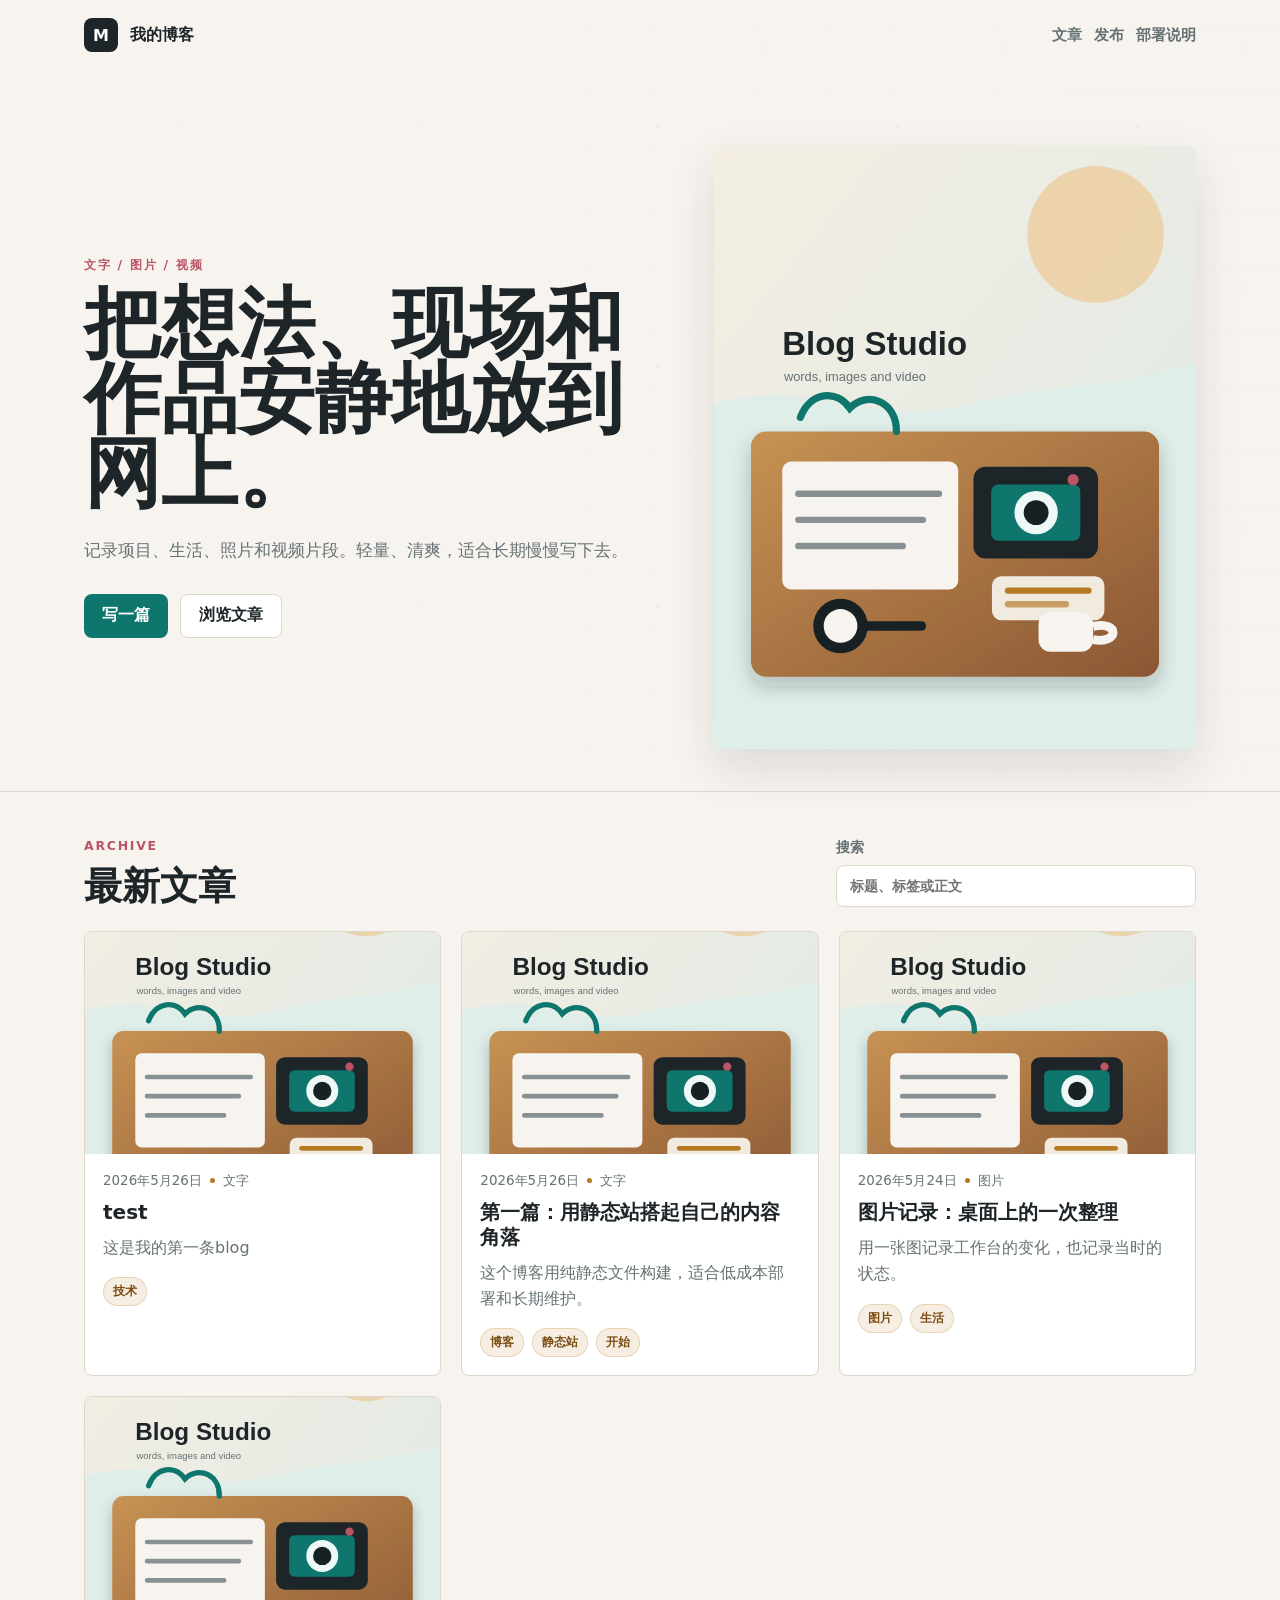
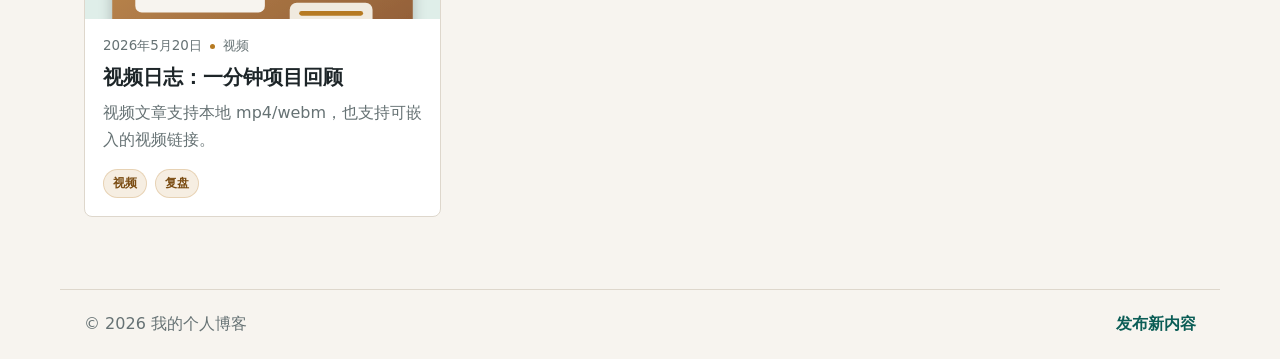
==== index.html @ 258b3172 "init blog" ====
<!doctype html>
<html lang="zh-CN">
  <head>
    <meta charset="utf-8" />
    <meta name="viewport" content="width=device-width, initial-scale=1" />
    <meta
      name="description"
      content="一个低成本、易维护、易部署的个人博客，支持文字、图片和视频内容。"
    />
    <title>我的个人博客</title>
    <link rel="stylesheet" href="styles.css" />
  </head>
  <body>
    <header class="site-header">
      <nav class="nav" aria-label="主导航">
        <a class="brand" href="./index.html" aria-label="返回首页">
          <span class="brand-mark">M</span>
          <span>我的博客</span>
        </a>
        <div class="nav-actions">
          <a href="#posts">文章</a>
          <a href="./admin.html">发布</a>
          <a href="./DEPLOY.md">部署说明</a>
        </div>
      </nav>

      <section class="hero">
        <div class="hero-copy">
          <p class="eyebrow">文字 / 图片 / 视频</p>
          <h1>把想法、现场和作品安静地放到网上。</h1>
          <p>
            记录项目、生活、照片和视频片段。轻量、清爽，适合长期慢慢写下去。
          </p>
          <div class="hero-actions">
            <a class="button primary" href="./admin.html">写一篇</a>
            <a class="button secondary" href="#posts">浏览文章</a>
          </div>
        </div>
        <figure class="hero-media" aria-label="博客内容预览">
          <img src="./public/uploads/studio-cover.svg" alt="桌面、相机和笔记本组成的创作空间" />
        </figure>
      </section>
    </header>

    <main>
      <section class="toolbar" aria-label="文章筛选">
        <div>
          <p class="eyebrow">Archive</p>
          <h2 id="posts">最新文章</h2>
        </div>
        <label class="search">
          <span>搜索</span>
          <input id="searchInput" type="search" placeholder="标题、标签或正文" />
        </label>
      </section>

      <section id="postGrid" class="post-grid" aria-live="polite"></section>
      <p id="emptyState" class="empty-state" hidden>没有找到匹配的文章。</p>
    </main>

    <template id="postTemplate">
      <article class="post-card">
        <a class="media-link" href="#">
          <img class="cover" alt="" />
        </a>
        <div class="post-body">
          <div class="post-meta">
            <time></time>
            <span class="dot"></span>
            <span class="type"></span>
          </div>
          <h3><a href="#"></a></h3>
          <p class="excerpt"></p>
          <div class="tags"></div>
        </div>
      </article>
    </template>

    <dialog id="postDialog" class="post-dialog">
      <button class="icon-button close-dialog" type="button" aria-label="关闭文章">×</button>
      <article class="post-detail">
        <div class="post-detail-media"></div>
        <div class="post-detail-content">
          <p class="post-detail-date"></p>
          <h2></h2>
          <div class="post-detail-tags"></div>
          <div class="post-detail-body"></div>
        </div>
      </article>
    </dialog>

    <footer class="site-footer">
      <p>© <span id="year"></span> 我的个人博客</p>
      <a href="./admin.html">发布新内容</a>
    </footer>

    <script src="app.js"></script>
  </body>
</html>
---- styles.css ----
:root {
  color-scheme: light;
  --bg: #f7f4ef;
  --surface: #ffffff;
  --surface-strong: #f0eadf;
  --ink: #1d2528;
  --muted: #667274;
  --line: #ded7cc;
  --accent: #0e766d;
  --accent-strong: #0b5d56;
  --rose: #bb5464;
  --gold: #b67a22;
  --shadow: 0 18px 48px rgba(29, 37, 40, 0.12);
  font-family:
    Inter, ui-sans-serif, system-ui, -apple-system, BlinkMacSystemFont, "Segoe UI",
    sans-serif;
}

* {
  box-sizing: border-box;
}

html {
  scroll-behavior: smooth;
}

body {
  margin: 0;
  background: var(--bg);
  color: var(--ink);
}

body,
input,
textarea,
select,
button {
  font: inherit;
}

a {
  color: inherit;
  text-decoration: none;
}

img,
video,
iframe {
  display: block;
  max-width: 100%;
}

button {
  border: 0;
}

.site-header {
  background:
    linear-gradient(90deg, rgba(247, 244, 239, 0.95), rgba(247, 244, 239, 0.72)),
    url("./public/uploads/paper-texture.svg");
  border-bottom: 1px solid var(--line);
}

.site-header.compact {
  background: var(--surface);
}

.nav {
  align-items: center;
  display: flex;
  gap: 24px;
  justify-content: space-between;
  margin: 0 auto;
  max-width: 1160px;
  padding: 18px 24px;
}

.brand,
.nav-actions {
  align-items: center;
  display: flex;
  gap: 12px;
}

.brand {
  font-weight: 800;
}

.brand-mark {
  align-items: center;
  background: var(--ink);
  border-radius: 8px;
  color: #fff;
  display: inline-flex;
  height: 34px;
  justify-content: center;
  width: 34px;
}

.nav-actions a {
  color: var(--muted);
  font-size: 0.95rem;
  font-weight: 650;
}

.nav-actions a:hover {
  color: var(--ink);
}

.hero {
  display: grid;
  gap: 42px;
  grid-template-columns: minmax(0, 1fr) minmax(320px, 0.82fr);
  margin: 0 auto;
  max-width: 1160px;
  min-height: 610px;
  padding: 76px 24px 42px;
}

.hero-copy {
  align-self: center;
}

.eyebrow {
  color: var(--rose);
  font-size: 0.78rem;
  font-weight: 800;
  letter-spacing: 0.14em;
  margin: 0 0 12px;
  text-transform: uppercase;
}

h1,
h2,
h3,
p {
  margin-top: 0;
}

h1 {
  font-size: clamp(2.45rem, 6vw, 5.4rem);
  letter-spacing: 0;
  line-height: 0.98;
  margin-bottom: 24px;
  max-width: 820px;
}

.hero-copy p:not(.eyebrow) {
  color: var(--muted);
  font-size: 1.06rem;
  line-height: 1.8;
  max-width: 660px;
}

code {
  background: rgba(14, 118, 109, 0.1);
  border: 1px solid rgba(14, 118, 109, 0.18);
  border-radius: 5px;
  color: var(--accent-strong);
  padding: 0.1em 0.35em;
}

.hero-actions,
.editor-actions {
  display: flex;
  flex-wrap: wrap;
  gap: 12px;
  margin-top: 28px;
}

.button {
  align-items: center;
  border-radius: 8px;
  cursor: pointer;
  display: inline-flex;
  font-weight: 800;
  justify-content: center;
  min-height: 44px;
  padding: 0 18px;
}

.button.primary {
  background: var(--accent);
  color: #fff;
}

.button.primary:hover {
  background: var(--accent-strong);
}

.button.secondary {
  background: var(--surface);
  border: 1px solid var(--line);
  color: var(--ink);
}

.hero-media {
  align-self: end;
  margin: 0;
}

.hero-media img {
  aspect-ratio: 4 / 5;
  border-radius: 8px;
  box-shadow: var(--shadow);
  height: auto;
  object-fit: cover;
  width: 100%;
}

main {
  margin: 0 auto;
  max-width: 1160px;
  padding: 46px 24px 72px;
}

.toolbar {
  align-items: end;
  display: flex;
  gap: 24px;
  justify-content: space-between;
  margin-bottom: 24px;
}

.toolbar h2,
.panel-heading h1,
.panel-heading h2 {
  font-size: clamp(1.55rem, 3vw, 2.4rem);
  letter-spacing: 0;
  line-height: 1.1;
  margin: 0;
}

.search {
  color: var(--muted);
  display: grid;
  font-size: 0.9rem;
  font-weight: 700;
  gap: 8px;
  min-width: min(360px, 100%);
}

input,
textarea,
select {
  background: var(--surface);
  border: 1px solid var(--line);
  border-radius: 8px;
  color: var(--ink);
  outline: 0;
  padding: 12px 13px;
  width: 100%;
}

textarea {
  line-height: 1.65;
  resize: vertical;
}

input:focus,
textarea:focus,
select:focus {
  border-color: var(--accent);
  box-shadow: 0 0 0 3px rgba(14, 118, 109, 0.12);
}

.post-grid {
  display: grid;
  gap: 20px;
  grid-template-columns: repeat(3, minmax(0, 1fr));
}

.post-card {
  background: var(--surface);
  border: 1px solid var(--line);
  border-radius: 8px;
  cursor: pointer;
  overflow: hidden;
  transition:
    transform 160ms ease,
    box-shadow 160ms ease;
}

.post-card:hover {
  box-shadow: var(--shadow);
  transform: translateY(-2px);
}

.cover {
  aspect-ratio: 16 / 10;
  background: var(--surface-strong);
  object-fit: cover;
  width: 100%;
}

.post-body {
  padding: 18px;
}

.post-meta {
  align-items: center;
  color: var(--muted);
  display: flex;
  flex-wrap: wrap;
  font-size: 0.84rem;
  gap: 8px;
  margin-bottom: 10px;
}

.dot {
  background: var(--gold);
  border-radius: 99px;
  height: 5px;
  width: 5px;
}

.post-card h3 {
  font-size: 1.25rem;
  letter-spacing: 0;
  line-height: 1.24;
  margin-bottom: 10px;
}

.excerpt {
  color: var(--muted);
  line-height: 1.65;
  margin-bottom: 16px;
}

.tags,
.post-detail-tags {
  display: flex;
  flex-wrap: wrap;
  gap: 8px;
}

.tags span,
.post-detail-tags span {
  background: rgba(182, 122, 34, 0.13);
  border: 1px solid rgba(182, 122, 34, 0.24);
  border-radius: 999px;
  color: #7b4d13;
  font-size: 0.78rem;
  font-weight: 800;
  padding: 5px 9px;
}

.empty-state {
  background: var(--surface);
  border: 1px dashed var(--line);
  border-radius: 8px;
  color: var(--muted);
  padding: 28px;
  text-align: center;
}

.site-footer {
  align-items: center;
  border-top: 1px solid var(--line);
  color: var(--muted);
  display: flex;
  justify-content: space-between;
  margin: 0 auto;
  max-width: 1160px;
  padding: 24px;
}

.site-footer p {
  margin: 0;
}

.site-footer a {
  color: var(--accent-strong);
  font-weight: 800;
}

.post-dialog {
  border: 0;
  border-radius: 8px;
  box-shadow: var(--shadow);
  max-height: min(860px, 92vh);
  max-width: min(980px, 92vw);
  overflow: auto;
  padding: 0;
}

.post-dialog::backdrop {
  background: rgba(29, 37, 40, 0.52);
}

.icon-button {
  align-items: center;
  background: var(--ink);
  border-radius: 999px;
  color: #fff;
  cursor: pointer;
  display: inline-flex;
  font-size: 1.45rem;
  height: 38px;
  justify-content: center;
  line-height: 1;
  position: sticky;
  top: 14px;
  width: 38px;
  z-index: 2;
}

.close-dialog {
  float: right;
  margin: 14px 14px 0 0;
}

.post-detail {
  background: var(--surface);
}

.post-detail-media img,
.post-detail-media video,
.post-detail-media iframe {
  aspect-ratio: 16 / 9;
  background: var(--ink);
  border: 0;
  object-fit: cover;
  width: 100%;
}

.post-detail-content {
  padding: 34px;
}

.post-detail-date {
  color: var(--rose);
  font-weight: 800;
  margin-bottom: 8px;
}

.post-detail h2 {
  font-size: clamp(1.8rem, 4vw, 3.2rem);
  letter-spacing: 0;
  line-height: 1.08;
  margin-bottom: 16px;
}

.post-detail-body {
  color: #334043;
  line-height: 1.85;
  margin-top: 26px;
}

.admin-layout {
  align-items: start;
  display: grid;
  gap: 24px;
  grid-template-columns: minmax(0, 1.05fr) minmax(320px, 0.95fr);
}

.editor-panel,
.preview-panel {
  background: var(--surface);
  border: 1px solid var(--line);
  border-radius: 8px;
  padding: 24px;
}

.post-form {
  display: grid;
  gap: 18px;
  margin-top: 24px;
}

.post-form label {
  color: var(--muted);
  display: grid;
  font-size: 0.92rem;
  font-weight: 800;
  gap: 8px;
}

.form-row {
  display: grid;
  gap: 16px;
  grid-template-columns: repeat(2, minmax(0, 1fr));
}

.json-output {
  background: #172124;
  border-radius: 8px;
  color: #e9f4ef;
  line-height: 1.55;
  min-height: 420px;
  overflow: auto;
  padding: 18px;
  white-space: pre-wrap;
}

.hint {
  color: var(--muted);
  line-height: 1.7;
}

@media (max-width: 860px) {
  .hero,
  .admin-layout {
    grid-template-columns: 1fr;
  }

  .hero {
    min-height: auto;
    padding-top: 44px;
  }

  .hero-media img {
    aspect-ratio: 16 / 10;
  }

  .toolbar {
    align-items: stretch;
    flex-direction: column;
  }

  .post-grid {
    grid-template-columns: repeat(2, minmax(0, 1fr));
  }
}

@media (max-width: 620px) {
  .nav,
  .site-footer {
    align-items: flex-start;
    flex-direction: column;
  }

  .nav-actions {
    flex-wrap: wrap;
  }

  .post-grid,
  .form-row {
    grid-template-columns: 1fr;
  }

  .post-detail-content,
  .editor-panel,
  .preview-panel {
    padding: 20px;
  }
}
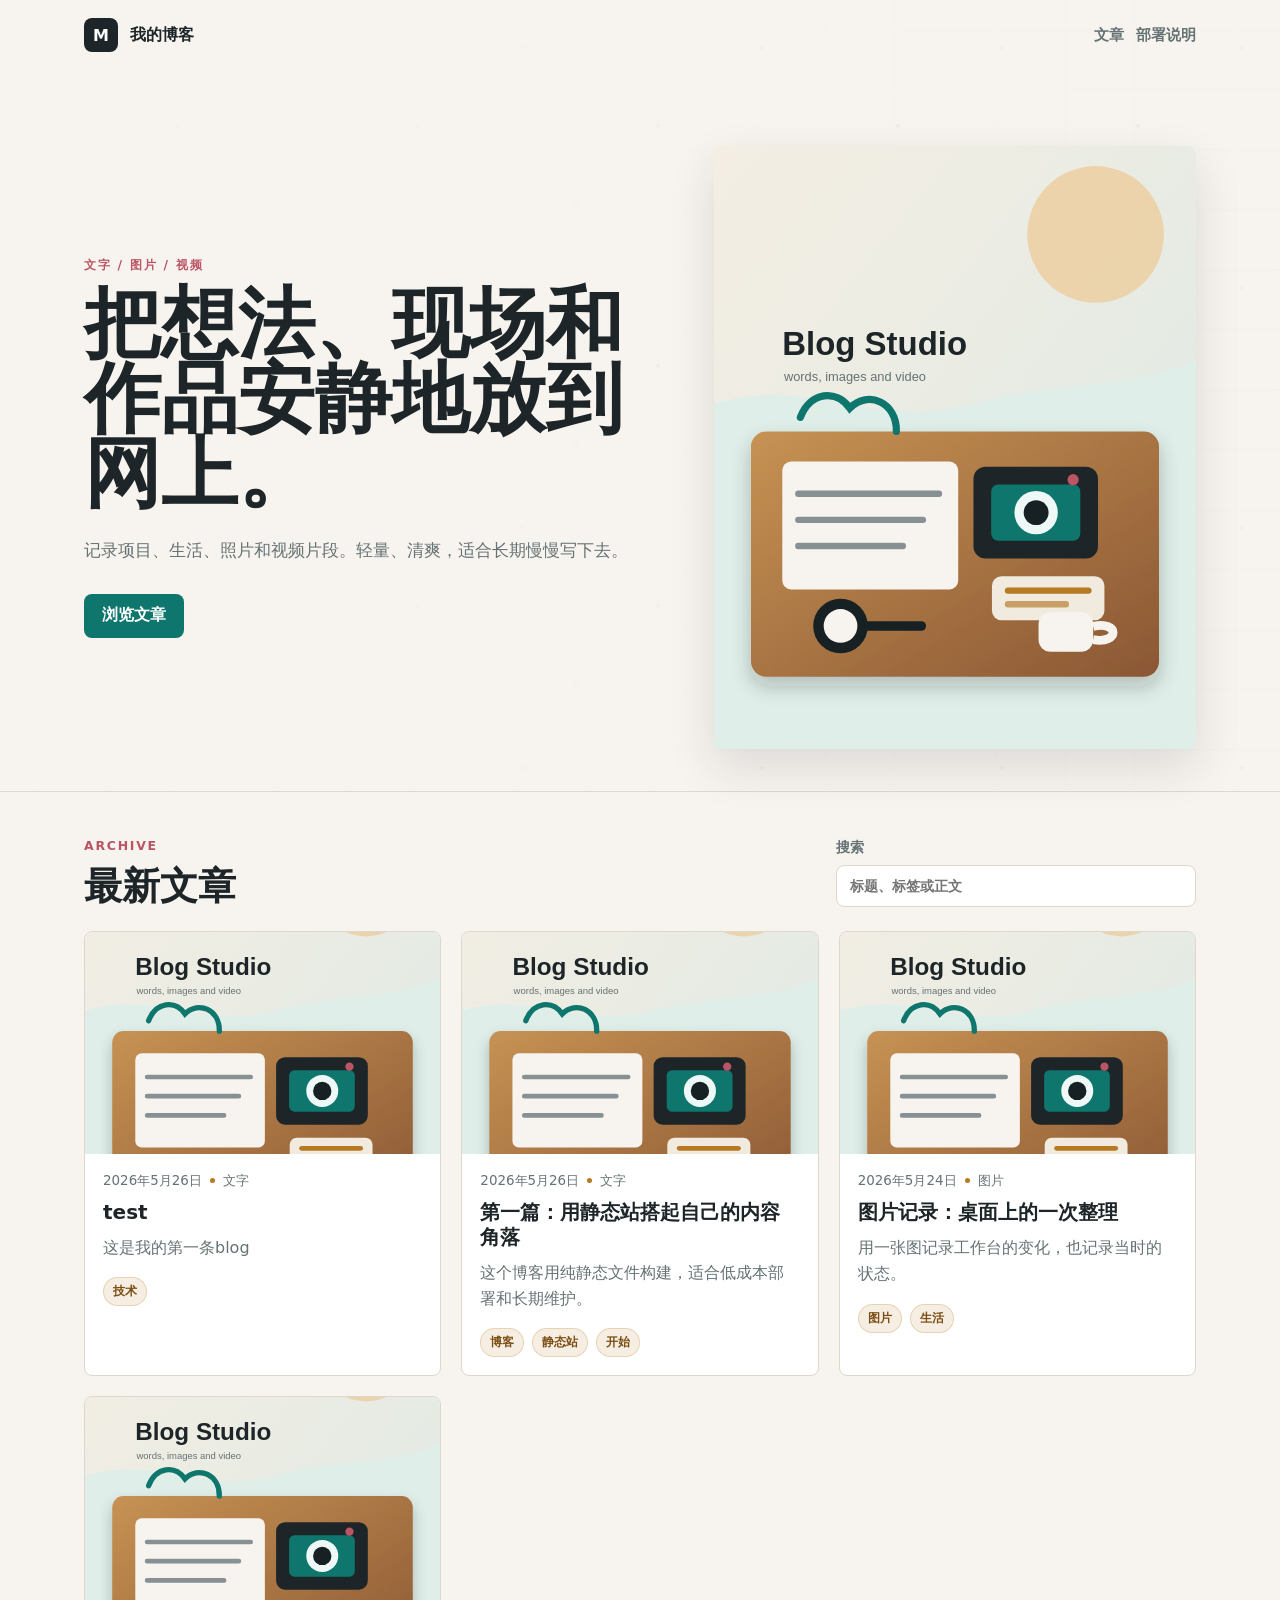
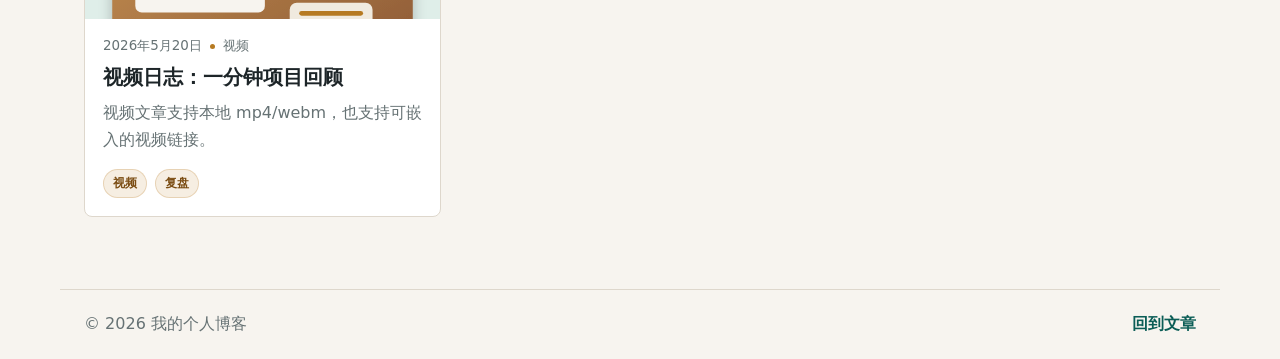
==== commit 080a4087: "delete publish button on the page" ====
--- a/index.html
+++ b/index.html
@@ -19,7 +19,6 @@
         </a>
         <div class="nav-actions">
           <a href="#posts">文章</a>
-          <a href="./admin.html">发布</a>
           <a href="./DEPLOY.md">部署说明</a>
         </div>
       </nav>
@@ -32,8 +31,7 @@
             记录项目、生活、照片和视频片段。轻量、清爽，适合长期慢慢写下去。
           </p>
           <div class="hero-actions">
-            <a class="button primary" href="./admin.html">写一篇</a>
-            <a class="button secondary" href="#posts">浏览文章</a>
+            <a class="button primary" href="#posts">浏览文章</a>
           </div>
         </div>
         <figure class="hero-media" aria-label="博客内容预览">
@@ -91,7 +89,7 @@
 
     <footer class="site-footer">
       <p>© <span id="year"></span> 我的个人博客</p>
-      <a href="./admin.html">发布新内容</a>
+      <a href="#posts">回到文章</a>
     </footer>
 
     <script src="app.js"></script>
